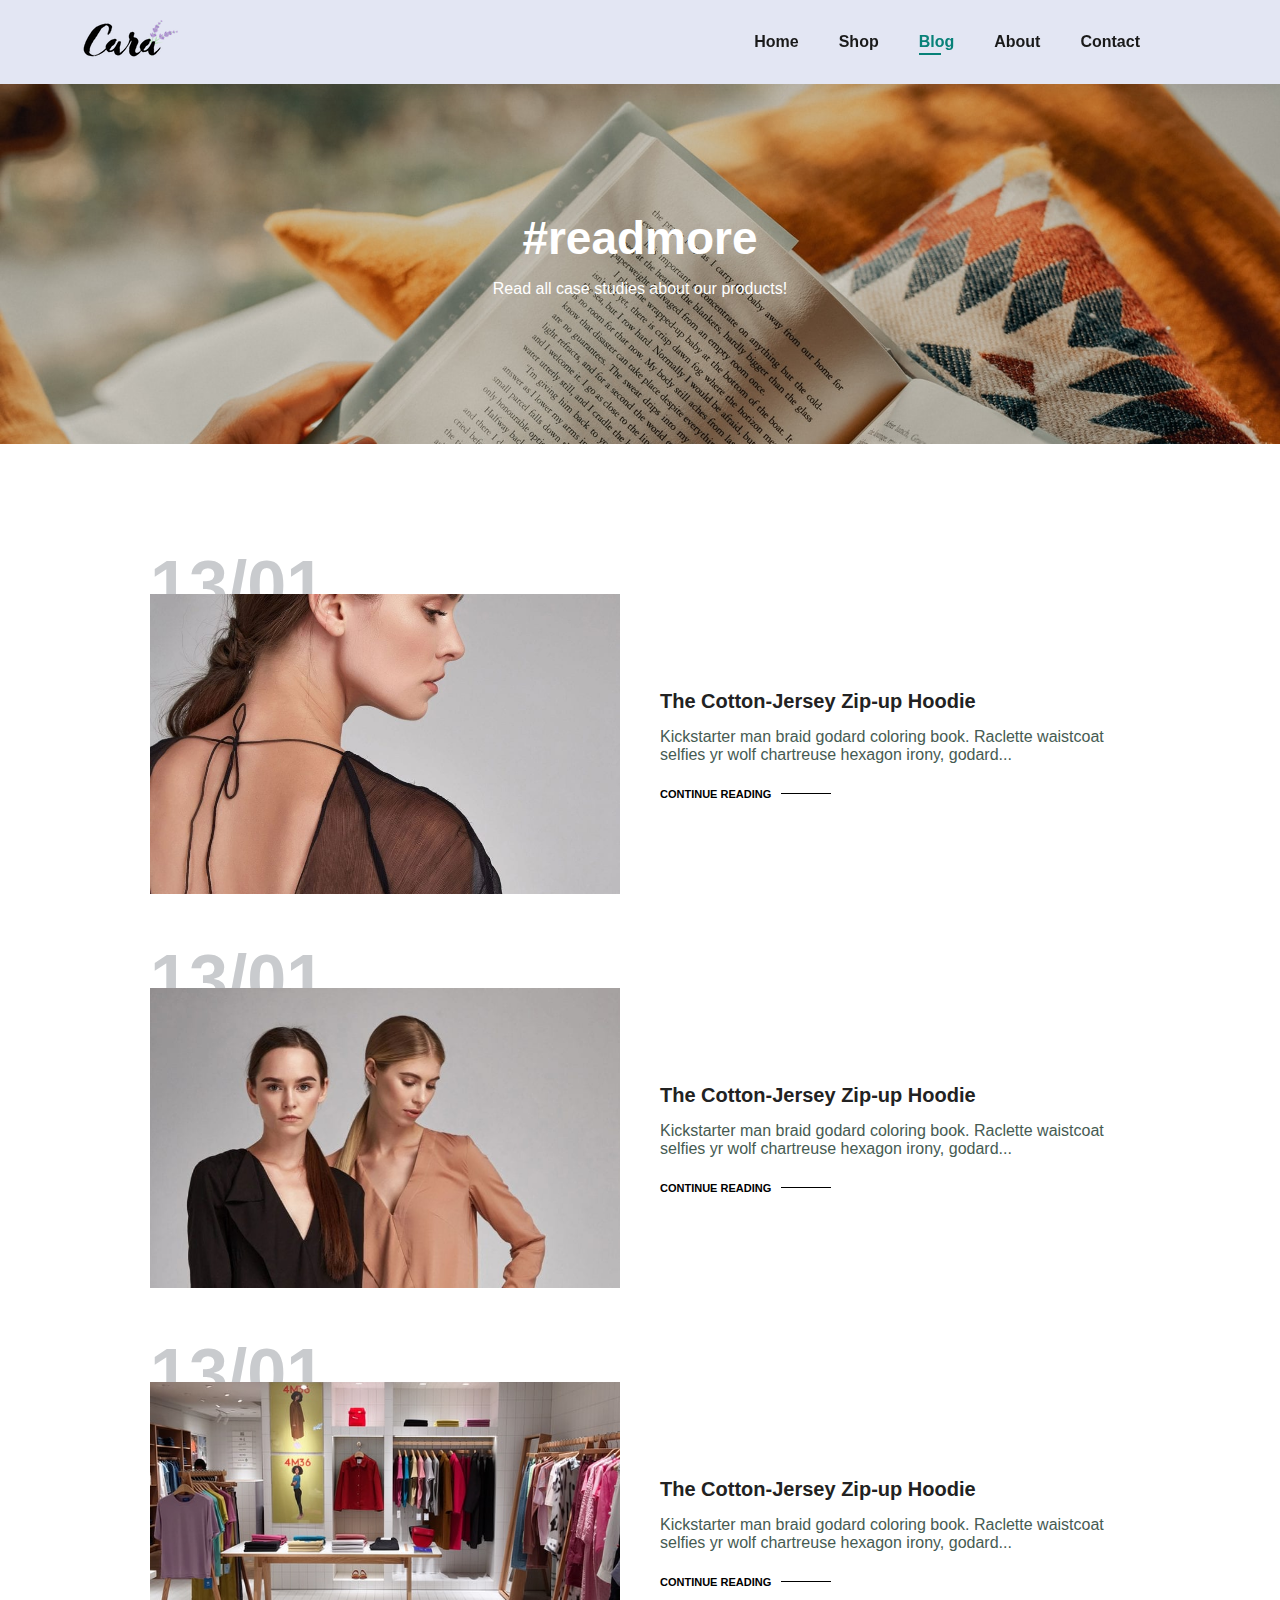
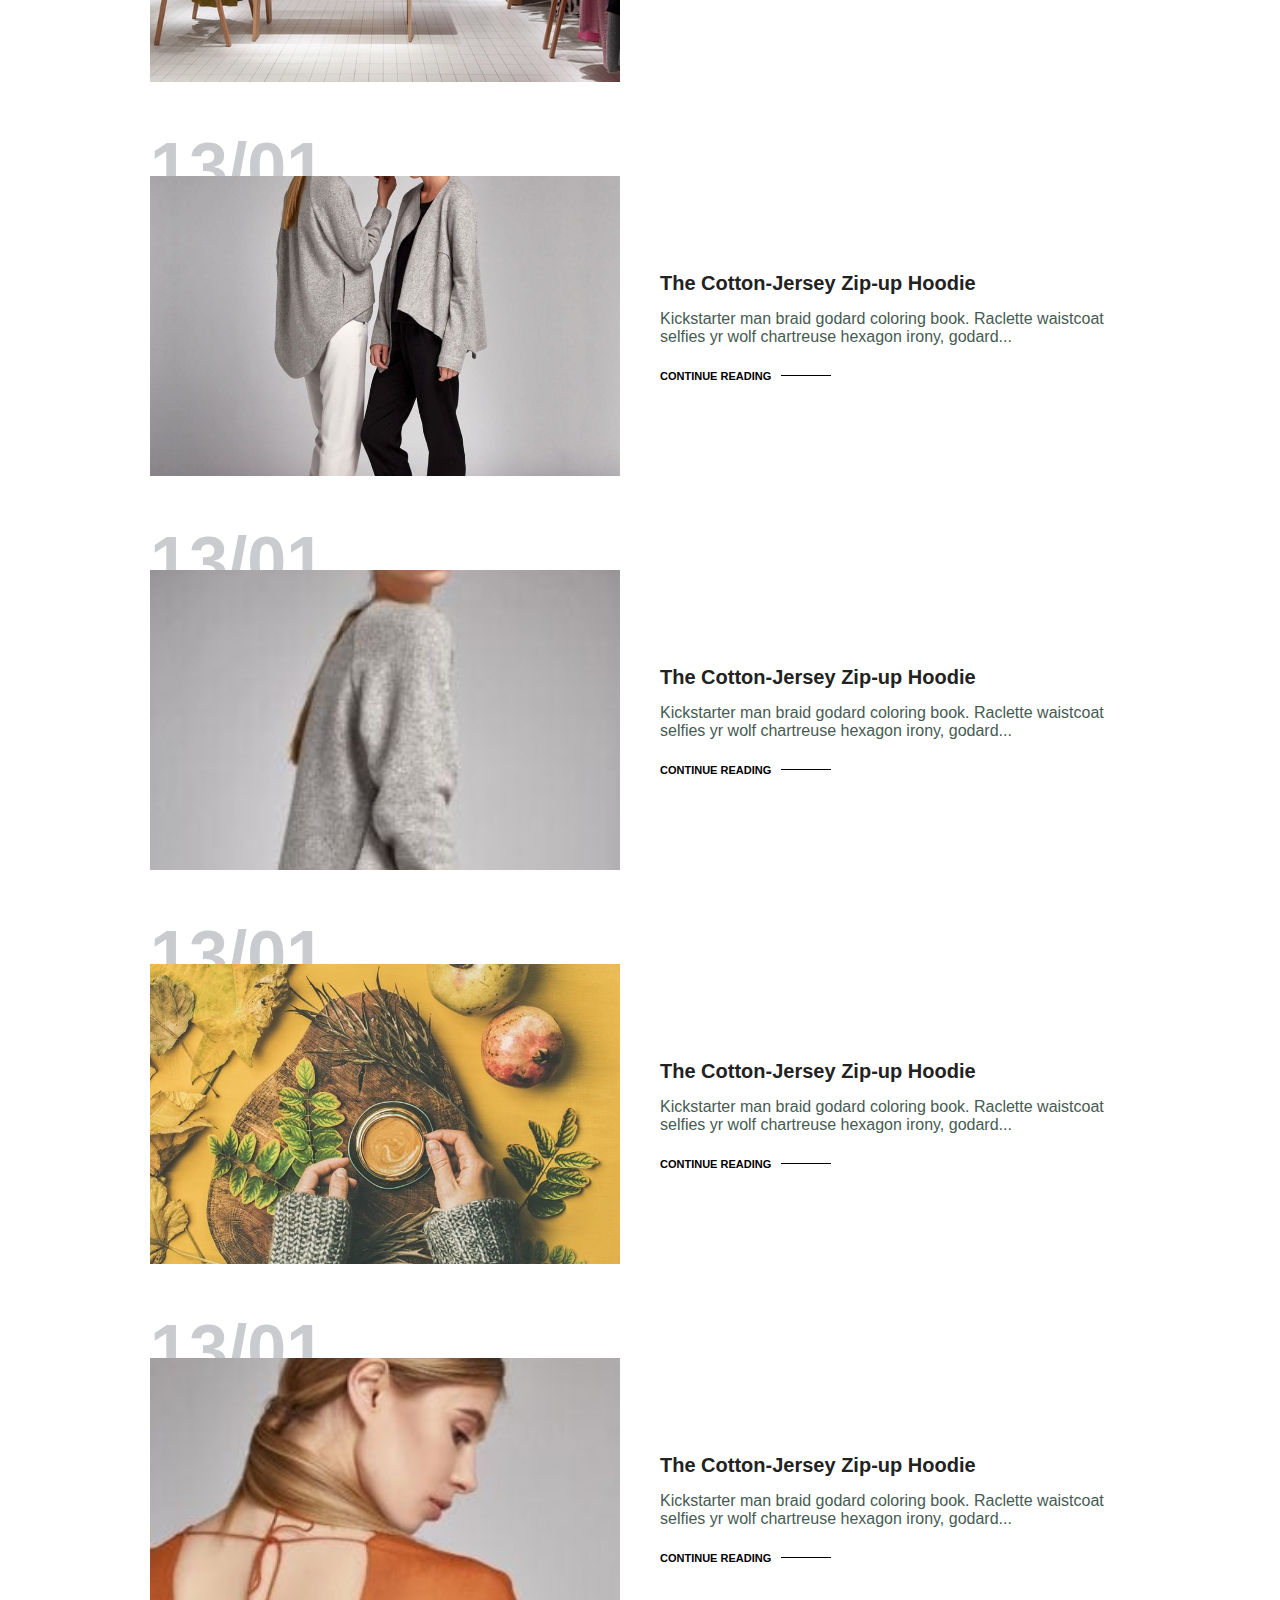
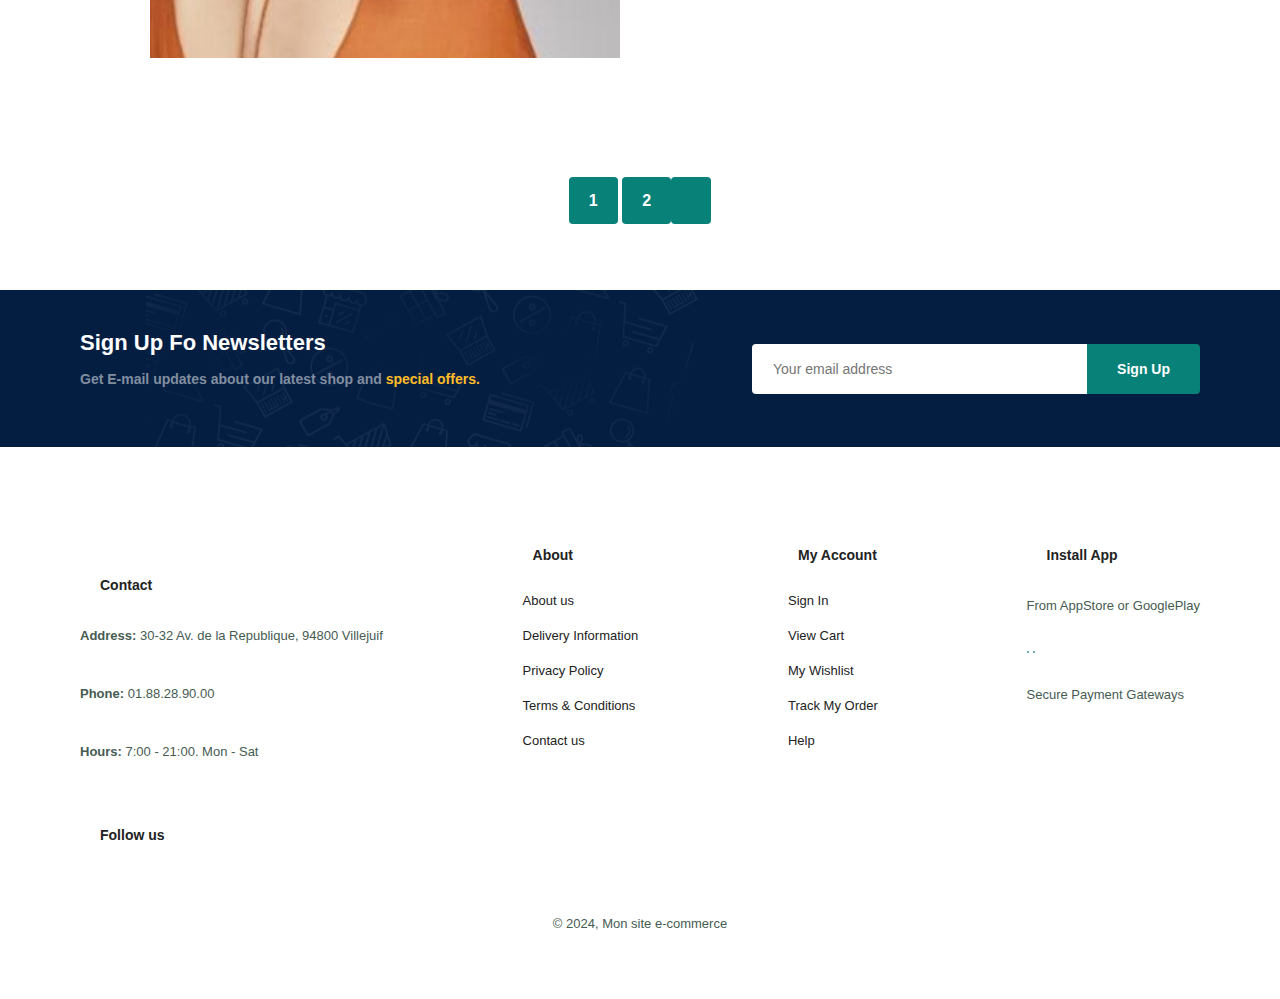
==== HTML/blog.html @ 634f17fb "Done sproduct.html added blog + about pages" ====
<!DOCTYPE html>
<html lang="en">
  <head>
    <meta charset="UTF-8" />
    <meta name="viewport" content="width=device-width, initial-scale=1.0" />
    <link rel="stylesheet" href="../style.css" />
    <script src="https://kit.fontawesome.com/020fe7311e.js" crossorigin="anonymous"></script>
    <title>E-commerce training</title>
  </head>
  <body>
    <section id="header">
      <a href="#">
        <img src="../img/logo.png" class="logo" alt="" />
      </a>

      <div>
        <ul id="navbar">
          <li><a href="../index.html">Home</a></li>
          <li><a href="shop.html">Shop</a></li>
          <li><a class="active" href="blog.html">Blog</a></li>
          <li><a href="about.html">About</a></li>
          <li><a href="contact.html">Contact</a></li>
          <li id="lg-bag">
            <a href="cart.html"><i class="fa-solid fa-basket-shopping"></i></a>
          </li>
          <a href="#" id="close"><i class="fa-solid fa-xmark"></i></a>
        </ul>
      </div>
      <div id="mobile">
        <a href="cart.html"><i class="fa-solid fa-basket-shopping"></i></a>
        <i id="bar" class="fas fa-outdent"></i>
      </div>
    </section>

    <section id="page-header" class="blog-header">
      <h2>#readmore</h2>
      <p>Read all case studies about our products!</p>
    </section>

    <section id="blog">
      <div class="blog-box">
        <div class="blog-img">
          <img src="../img/blog/b1.jpg" alt="" />
        </div>
        <div class="blog-details">
          <h4>The Cotton-Jersey Zip-up Hoodie</h4>
          <p>
            Kickstarter man braid godard coloring book. Raclette waistcoat selfies yr wolf
            chartreuse hexagon irony, godard...
          </p>
          <a href="#">CONTINUE READING</a>
        </div>
        <h1>13/01</h1>
      </div>
      <div class="blog-box">
        <div class="blog-img">
          <img src="../img/blog/b2.jpg" alt="" />
        </div>
        <div class="blog-details">
          <h4>The Cotton-Jersey Zip-up Hoodie</h4>
          <p>
            Kickstarter man braid godard coloring book. Raclette waistcoat selfies yr wolf
            chartreuse hexagon irony, godard...
          </p>
          <a href="#">CONTINUE READING</a>
        </div>
        <h1>13/01</h1>
      </div>
      <div class="blog-box">
        <div class="blog-img">
          <img src="../img/blog/b3.jpg" alt="" />
        </div>
        <div class="blog-details">
          <h4>The Cotton-Jersey Zip-up Hoodie</h4>
          <p>
            Kickstarter man braid godard coloring book. Raclette waistcoat selfies yr wolf
            chartreuse hexagon irony, godard...
          </p>
          <a href="#">CONTINUE READING</a>
        </div>
        <h1>13/01</h1>
      </div>
      <div class="blog-box">
        <div class="blog-img">
          <img src="../img/blog/b4.jpg" alt="" />
        </div>
        <div class="blog-details">
          <h4>The Cotton-Jersey Zip-up Hoodie</h4>
          <p>
            Kickstarter man braid godard coloring book. Raclette waistcoat selfies yr wolf
            chartreuse hexagon irony, godard...
          </p>
          <a href="#">CONTINUE READING</a>
        </div>
        <h1>13/01</h1>
      </div>
      <div class="blog-box">
        <div class="blog-img">
          <img src="../img/blog/b5.jpg" alt="" />
        </div>
        <div class="blog-details">
          <h4>The Cotton-Jersey Zip-up Hoodie</h4>
          <p>
            Kickstarter man braid godard coloring book. Raclette waistcoat selfies yr wolf
            chartreuse hexagon irony, godard...
          </p>
          <a href="#">CONTINUE READING</a>
        </div>
        <h1>13/01</h1>
      </div>
      <div class="blog-box">
        <div class="blog-img">
          <img src="../img/blog/b6.jpg" alt="" />
        </div>
        <div class="blog-details">
          <h4>The Cotton-Jersey Zip-up Hoodie</h4>
          <p>
            Kickstarter man braid godard coloring book. Raclette waistcoat selfies yr wolf
            chartreuse hexagon irony, godard...
          </p>
          <a href="#">CONTINUE READING</a>
        </div>
        <h1>13/01</h1>
      </div>
      <div class="blog-box">
        <div class="blog-img">
          <img src="../img/blog/b7.jpg" alt="" />
        </div>
        <div class="blog-details">
          <h4>The Cotton-Jersey Zip-up Hoodie</h4>
          <p>
            Kickstarter man braid godard coloring book. Raclette waistcoat selfies yr wolf
            chartreuse hexagon irony, godard...
          </p>
          <a href="#">CONTINUE READING</a>
        </div>
        <h1>13/01</h1>
      </div>
    </section>

    <section id="pagination" class="section-p1">
      <a href="#">1</a>
      <a href="#">2</a>
      <a href="#"><i class="fa-solid fa-arrow-right"></i></a>
    </section>

    <section id="newsletter" class="section-p1 section-m1">
      <div id="newstext">
        <h4>Sign Up Fo Newsletters</h4>
        <p>Get E-mail updates about our latest shop and <span>special offers.</span></p>
      </div>
      <div class="form">
        <input type="text" placeholder="Your email address" />
        <button class="normal">Sign Up</button>
      </div>
    </section>

    <footer class="section-p1">
      <div class="col">
        <img class="logo" src="img/logo.png" alt="" />
        <h4>Contact</h4>
        <p><strong>Address:</strong> 30-32 Av. de la Republique, 94800 Villejuif</p>
        <p><strong>Phone:</strong> 01.88.28.90.00</p>
        <p><strong>Hours:</strong> 7:00 - 21:00. Mon - Sat</p>
        <div class="follow">
          <h4>Follow us</h4>
          <div class="icon">
            <i class="fab fa-facebook-f"></i>
            <i class="fab fa-twitter"></i>
            <i class="fab fa-instagram"></i>
            <i class="fab fa-pinterest-p"></i>
            <i class="fab fa-youtube"></i>
          </div>
        </div>
      </div>

      <div class="col">
        <h4>About</h4>
        <a href="#">About us</a>
        <a href="#">Delivery Information</a>
        <a href="#">Privacy Policy</a>
        <a href="#">Terms & Conditions</a>
        <a href="#">Contact us</a>
      </div>

      <div class="col">
        <h4>My Account</h4>
        <a href="#">Sign In</a>
        <a href="#">View Cart</a>
        <a href="#">My Wishlist</a>
        <a href="#">Track My Order</a>
        <a href="#">Help</a>
      </div>

      <div class="col install">
        <h4>Install App</h4>
        <p>From AppStore or GooglePlay</p>
        <div class="row">
          <img src="img/pay/app.jpg" alt="" />
          <img src="img/pay/play.jpg" alt="" />
        </div>
        <p>Secure Payment Gateways</p>
        <img src="img/pay/pay.png" alt="" />
      </div>

      <div class="copyright">
        <p>&copy; 2024, Mon site e-commerce</p>
      </div>
    </footer>

    <script src="../script.js"></script>
  </body>
</html>
---- style.css ----
@import url("https://fonts.googleapis.com/css2?family=League+Spartan:wght@100..900&display=swap");

/* General Style */

* {
  margin: 0;
  padding: 0;
  box-sizing: border-box;
  font-family: "Spartan", sans-serif;
}
h1 {
  font-size: 50px;
  line-height: 64px;
  color: #222;
}
h2 {
  font-size: 46px;
  line-height: 54px;
  color: #222;
}

h4 {
  font-size: 20px;
  color: #222;
}

h6 {
  font-size: 12px;
  font-weight: 700;
}

p {
  font-size: 16px;
  color: #465b52;
  margin: 15px 0 20px 0;
}

.section-p1 {
  padding: 40px 80px;
}

.section-m1 {
  margin: 40px 0;
}

button.normal {
  font-size: 14px;
  font-weight: 600;
  padding: 15px 30px;
  color: #000;
  background-color: #ffd;
  border-radius: 4px;
  cursor: pointer;
  border: none;
  outline: none;
  transition: 0.2s;
}

button.white {
  font-size: 13px;
  font-weight: 600;
  padding: 11px 18px;
  color: #fff;
  background-color: transparent;
  cursor: pointer;
  border: 1px solid #fff;
  outline: none;
  transition: 0.2s;
}

body {
  width: 100%;
}

/* Home Page */

#header {
  display: flex;
  align-items: center;
  justify-content: space-between;
  padding: 20px 80px;
  background: #e3e6f3;
  box-shadow: 0 5px 15px rgba(0, 0, 0, 0.06);
  z-index: 999;
  position: sticky;
  top: 0;
  left: 0;
}

#navbar {
  display: flex;
  align-items: center;
  justify-content: center;
}

#navbar li {
  list-style: none;
  padding: 0 20px;
  position: relative;
}

#navbar li a {
  text-decoration: none;
  font-size: 16px;
  font-weight: 600;
  color: #1a1a1a;
  transition: 0.3s ease;
}

#navbar li a:hover,
#navbar li a.active {
  color: #088178;
}

#navbar li a.active::after,
#navbar li a:hover::after {
  content: "";
  width: 30%;
  height: 2px;
  background-color: #088178;
  position: absolute;
  bottom: -4px;
  left: 20px;
}

#mobile {
  display: none;
  align-items: center;
}

#close {
  display: none;
}

#offer {
  background-image: url(img/hero4.png);
  height: 90vh;
  width: 100%;
  background-size: cover;
  background-position: top 25% right 0%;
  padding: 0 80px;
  display: flex;
  flex-direction: column;
  align-items: flex-start;
  justify-content: center;
}

#offer h4 {
  padding-bottom: 15px;
}

#offer h1 {
  color: #088178;
}

#offer button {
  background-image: url(img/button.png);
  background-color: transparent;
  color: #088178;
  border: 0;
  padding: 14px 80px 16px 65px;
  background-repeat: no-repeat;
  cursor: pointer;
  font-weight: 700;
  font-size: 14px;
}

#feature {
  display: flex;
  align-items: center;
  justify-content: space-between;
  flex-wrap: wrap;
}

#feature .fe-box {
  width: 180px;
  text-align: center;
  padding: 25px 15px;
  box-shadow: 20px 20px 34px rgba(0, 0, 0, 0.03);
  border: 1px solid #cce7d0;
  border-radius: 4px;
  margin: 15px 0;
}

#feature .fe-box:hover {
  box-shadow: 10px 10px 54px rgba(70, 62, 221, 0.1);
}

#feature .fe-box img {
  width: 100%;
  margin-bottom: 10px;
}

#feature .fe-box h6 {
  display: inline-block;
  padding: 9px 8px 6px 8px;
  line-height: 1;
  border-radius: 4px;
  color: #088178;
  background-color: #d1e8f2;
}

#feature .fe-box:nth-child(2) h6 {
  background-color: #fddde4;
}

#feature .fe-box:nth-child(3) h6 {
  background-color: #cdebcc;
}

#feature .fe-box:nth-child(4) h6 {
  background-color: #cdd4f8;
}

#feature .fe-box:nth-child(5) h6 {
  background-color: #f6dbf6;
}

#feature .fe-box:nth-child(6) h6 {
  background-color: #fff2e5;
}

#product1 {
  text-align: center;
}

#product1 .pro-container {
  display: flex;
  justify-content: space-between;
  padding-top: 20px;
  flex-wrap: wrap;
}

#product1 .pro {
  width: 23%;
  min-width: 250px;
  padding: 10px 12px;
  border: 1px solid #cce7d0;
  border-radius: 25px;
  cursor: pointer;
  box-shadow: 20px 20px 30px rgba(0, 0, 0, 0.02);
  margin: 15px 0;
  transition: 0.2s ease;
  position: relative;
}

#product1 .pro:hover {
  box-shadow: 20px 20px 30px rgba(0, 0, 0, 0.06);
}

#product1 .pro img {
  width: 100%;
  border-radius: 20px;
}

#product1 .pro .des {
  text-align: start;
  padding: 10px 0;
}

#product1 .pro .des span {
  color: #606063;
  font-size: 12px;
}

#product1 .pro .des h5 {
  padding-top: 7px;
  color: #1a1a1a;
  font-size: 14px;
}

#product1 .pro .des i {
  font-size: 12px;
  color: rgb(243, 181, 25);
}

#product1 .pro .des h4 {
  padding-top: 7px;
  font-size: 15px;
  font-weight: 700;
  color: #088178;
}

#product1 .pro .cart {
  width: 40px;
  height: 40px;
  line-height: 40px;
  border-radius: 50px;
  background-color: #e8f6ea;
  color: #088178;
  border: 1px solid #cce7d0;
  position: absolute;
  bottom: 20px;
  right: 10px;
}

#banner {
  display: flex;
  flex-direction: column;
  justify-content: center;
  align-items: center;
  text-align: center;
  background-image: url("img/banner/b2.jpg");
  width: 100%;
  height: 40vh;
  background-size: cover;
  background-position: center;
}

#banner h4 {
  color: #fff;
  font-size: 16px;
}

#banner h2 {
  color: #fff;
  font-size: 30px;
  padding: 10px 0;
}

#banner h2 span {
  color: #ef3636;
}

#banner button:hover {
  background-color: #088178;
  color: #fff;
}

#sm-banner {
  display: flex;
  justify-content: space-around;
  flex-wrap: wrap;
}

#sm-banner .banner-box {
  display: flex;
  flex-direction: column;
  justify-content: center;
  align-items: flex-start;
  background-image: url("img/banner/b17.jpg");
  min-width: 580px;
  height: 50vh;
  background-size: cover;
  background-position: center;
  padding: 30px;
}

#sm-banner .banner-box2 {
  background-image: url("img/banner/b10.jpg");
}

#sm-banner h4 {
  color: #fff;
  font-size: 20px;
  font-weight: 300;
}

#sm-banner h2 {
  color: #fff;
  font-size: 28px;
  font-weight: 800;
}

#sm-banner span {
  color: #fff;
  font-size: 14px;
  font-weight: 500;
  padding-bottom: 15px;
}

#sm-banner .banner-box:hover button {
  background-color: #088178;
  border: 1px solid #088178;
}

#banner3 .banner-box {
  display: flex;
  flex-direction: column;
  justify-content: center;
  align-items: flex-start;
  text-align: start;
  background-image: url("img/banner/b7.jpg");
  min-width: 30%;
  height: 30vh;
  background-size: cover;
  background-position: center;
  padding: 20px;
  margin-bottom: 20px;
}

#banner3 .banner-box2 {
  background-image: url("img/banner/b4.jpg");
}

#banner3 .banner-box3 {
  background-image: url("img/banner/b18.jpg");
}

#banner3 h2 {
  color: #fff;
  font-weight: 900;
  font-size: 22px;
}

#banner3 h3 {
  color: #ec544e;
  font-weight: 800;
  font-size: 15px;
}

#banner3 {
  display: flex;
  justify-content: space-between;
  flex-wrap: wrap;
  padding: 0 80px;
}

#newsletter {
  display: flex;
  justify-content: space-between;
  flex-wrap: wrap;
  align-items: center;
  background-image: url("img/banner/b14.png");
  background-repeat: no-repeat;
  background-position: 20% 30%;
  background-color: #041e42;
}

#newsletter h4 {
  font-size: 22px;
  font-weight: 700;
  color: #fff;
}

#newsletter p {
  font-size: 14px;
  font-weight: 600;
  color: #818ea0;
}

#newsletter p span {
  color: #ffbd27;
}

#newsletter .form {
  display: flex;
  width: 40%;
}

#newsletter input {
  height: 3.125rem;
  padding: 0 1.25rem;
  font-size: 14px;
  width: 100%;
  border: 1px solid transparent;
  border-radius: 4px;
  outline: none;
  border-top-right-radius: 0;
  border-bottom-right-radius: 0;
}

#newsletter button {
  background-color: #088178;
  color: #fff;
  white-space: nowrap;
  border-top-left-radius: 0;
  border-bottom-left-radius: 0;
}

footer {
  display: flex;
  flex-wrap: wrap;
  justify-content: space-between;
}

footer .col {
  display: flex;
  flex-direction: column;
  align-items: flex-start;
  margin-bottom: 20px;
}

footer .logo {
  margin-bottom: 30px;
}

footer h4 {
  font-size: 14px;
  padding: 20px;
}

footer p {
  font-size: 13px;
  padding: 0 0 8px 0;
}

footer a {
  font-size: 13px;
  text-decoration: none;
  color: #222;
  padding: 10px;
}

footer .follow {
  margin-top: 20px;
}

footer .follow i {
  color: #465b52;
  margin-right: 4px;
  cursor: pointer;
}

footer .install .row img {
  border: 1px solid #088178;
  border-radius: 6px;
}

footer .install img {
  margin: 10px 0 15px 0;
}

footer .follow i:hover,
footer a:hover {
  color: #088178;
}

footer .copyright {
  width: 100%;
  text-align: center;
}

/* Shop Page */

#page-header {
  background-image: url("img/banner/b1.jpg");
  width: 100%;
  height: 40vh;
  background-size: cover;
  display: flex;
  justify-content: center;
  text-align: center;
  flex-direction: column;
  padding: 14px;
}

#page-header h2,
#page-header p {
  color: #fff;
}

#pagination {
  text-align: center;
}

#pagination a {
  text-decoration: none;
  background-color: #088178;
  padding: 15px 20px;
  border-radius: 4px;
  color: #fff;
  font-weight: 600;
}

#pagination a i {
  font-size: 16px;
  font-weight: 600;
}

/* Single Product Page */

#pro-details {
  display: flex;
  margin-top: 20px;
}

#pro-details .single-pro-image {
  width: 40%;
  margin-right: 50px;
}

.small-img-group {
  display: flex;
  justify-content: space-between;
}

.small-img-col {
  flex-basis: 24%;
  cursor: pointer;
}

#pro-details .single-pro-desc {
  width: 50%;
  padding-top: 30px;
}

#pro-details .single-pro-desc h4 {
  padding: 40px 0 20px 0;
}

#pro-details .single-pro-desc h2 {
  font-size: 26px;
}

#pro-details .single-pro-desc select {
  display: block;
  padding: 5px 10px;
  margin-bottom: 10px;
}

#pro-details .single-pro-desc input {
  width: 50px;
  height: 47px;
  padding-left: 10px;
  font-size: 16px;
  margin-right: 10px;
}

#pro-details .single-pro-desc input:focus {
  outline: none;
}

#pro-details .single-pro-desc button {
  background-color: #088178;
  color: #fff;
}

#pro-details .single-pro-desc span {
  line-height: 25px;
}

/* Blog Page */

#page-header.blog-header {
  background-image: url("img/banner/b19.jpg");
}

#blog {
  padding: 150px 150px 0 150px;
}

#blog .blog-box {
  display: flex;
  align-items: center;
  width: 100%;
  position: relative;
  padding-bottom: 90px;
}

#blog .blog-img {
  width: 50%;
  margin-right: 40px;
}

#blog img {
  width: 100%;
  height: 300px;
  object-fit: cover;
}

#blog .blog-details {
  width: 50%;
}

#blog .blog-details a {
  text-decoration: none;
  font-size: 11px;
  color: #000;
  font-weight: 700;
  position: relative;
  transition: 0.3s;
}

#blog .blog-details a::after {
  content: "";
  width: 50px;
  height: 1px;
  background-color: #000;
  position: absolute;
  top: 5px;
  right: -60px;
  transition: 0.3s;
}

#blog .blog-details a:hover {
  color: #088178;
}

#blog .blog-details a:hover::after {
  background-color: #088178;
}

#blog .blog-box h1 {
  position: absolute;
  top: -40px;
  left: 0;
  font-size: 70px;
  font-weight: 700;
  color: #c9cbce;
  z-index: -1;
}

/* About Page */

#page-header.about-header {
  background-image: url("img/about/banner.png");
}

#about-head {
  display: flex;
  align-items: center;
  width: 100%;
}

#about-head img {
  width: 50%;
  height: auto;
}

#about-head div {
  margin-left: 40px;
}

#about-app {
  text-align: center;
}

#about-app video {
  width: 70%;
  height: auto;
  margin-top: 30px;
  border-radius: 20px;
}

/* Media Query */

@media (max-width: 799px) {
  .section-p1 {
    padding: 40px 40px;
  }

  #navbar {
    display: flex;
    flex-direction: column;
    align-items: flex-start;
    justify-content: flex-start;
    position: fixed;
    top: 0;
    right: -300px;
    height: 100vh;
    width: 300px;
    background-color: #e3e6f3;
    box-shadow: 0 40px 60px rgba(0, 0, 0, 0.1);
    padding: 80px 0 0 10px;
    transition: 0.3s;
  }

  #navbar.active {
    right: 0;
  }

  #navbar li {
    margin-bottom: 25px;
  }

  #mobile {
    display: flex;
  }

  #mobile i {
    color: #1a1a1a;
    font-size: 24px;
    padding-left: 20px;
  }

  #close {
    display: initial;
    position: absolute;
    top: 30px;
    left: 30px;
    color: #222;
    font-size: 24px;
  }

  #header {
    padding: 20px 40px;
  }

  #lg-bag {
    display: none;
  }

  #offer {
    height: 70vh;
    padding: 0 80px;
    background-position: top 30% right 30%;
  }

  #feature {
    justify-content: center;
  }

  #feature .fe-box {
    margin: 15px 15px;
  }

  #product1 .pro-container {
    justify-content: center;
  }

  #product1 .pro {
    margin: 15px;
  }

  #banner {
    height: 20vh;
  }

  #sm-banner .banner-box {
    min-width: 100%;
    height: 30vh;
    margin-bottom: 1rem;
  }

  #banner3 {
    padding: 0 40px;
  }
  #banner3 .banner-box {
    width: 28%;
  }

  #newsletter .form {
    width: 70%;
  }

  #blog {
    padding: 100px 100px 0 100px;
  }

  #about-head {
    flex-direction: column;
  }

  #about-head img {
    width: 100%;
    margin-bottom: 20px;
  }

  #about-head div {
    margin-left: 0;
  }

  #about-head div h2 {
    text-align: center;
  }

  #about-app video {
    width: 100%;
  }
}

@media (max-width: 477px) {
  #header {
    padding: 10px 30px;
  }

  .section-p1 {
    padding: 20px;
  }

  h1 {
    font-size: 38px;
  }

  h2 {
    font-size: 42px;
  }

  #offer {
    background-position: 55%;
    padding: 0 30px;
  }

  #feature {
    justify-content: space-around;
  }

  #feature .fe-box {
    width: 155px;
    margin: 0 0 15px 0;
  }

  #product1 .pro {
    width: 100%;
  }

  #banner {
    height: 40vh;
  }

  #sm-banner .banner-box {
    height: 40vh;
  }

  #sm-banner .banner-box {
    margin-top: 20px;
  }

  #banner3 {
    padding: 0 20px;
  }

  #banner3 .banner-box {
    width: 100%;
  }

  #newsletter {
    padding: 40px 20px;
  }

  #newsletter .form {
    width: 100%;
  }

  footer .copyright {
    text-align: start;
  }

  #pro-details {
    flex-direction: column;
  }

  #pro-details .single-pro-image {
    width: 100%;
    margin-right: 0;
  }

  #pro-details .single-pro-desc {
    width: 100%;
  }

  #blog {
    padding: 100px 30px 0 30px;
  }

  #blog .blog-box {
    display: flex;
    flex-direction: column;
  }

  #blog .blog-img {
    width: 100%;
    margin-right: 0;
    padding-bottom: 20px;
  }

  #blog .blog-details {
    width: 100%;
  }

  #about-head {
    flex-direction: column;
  }

  #about-head img {
    width: 100%;
    margin-bottom: 20px;
  }

  #about-head div {
    margin-left: 0;
  }

  #about-head div h2 {
    text-align: center;
  }

  #about-app video {
    width: 100%;
  }
}
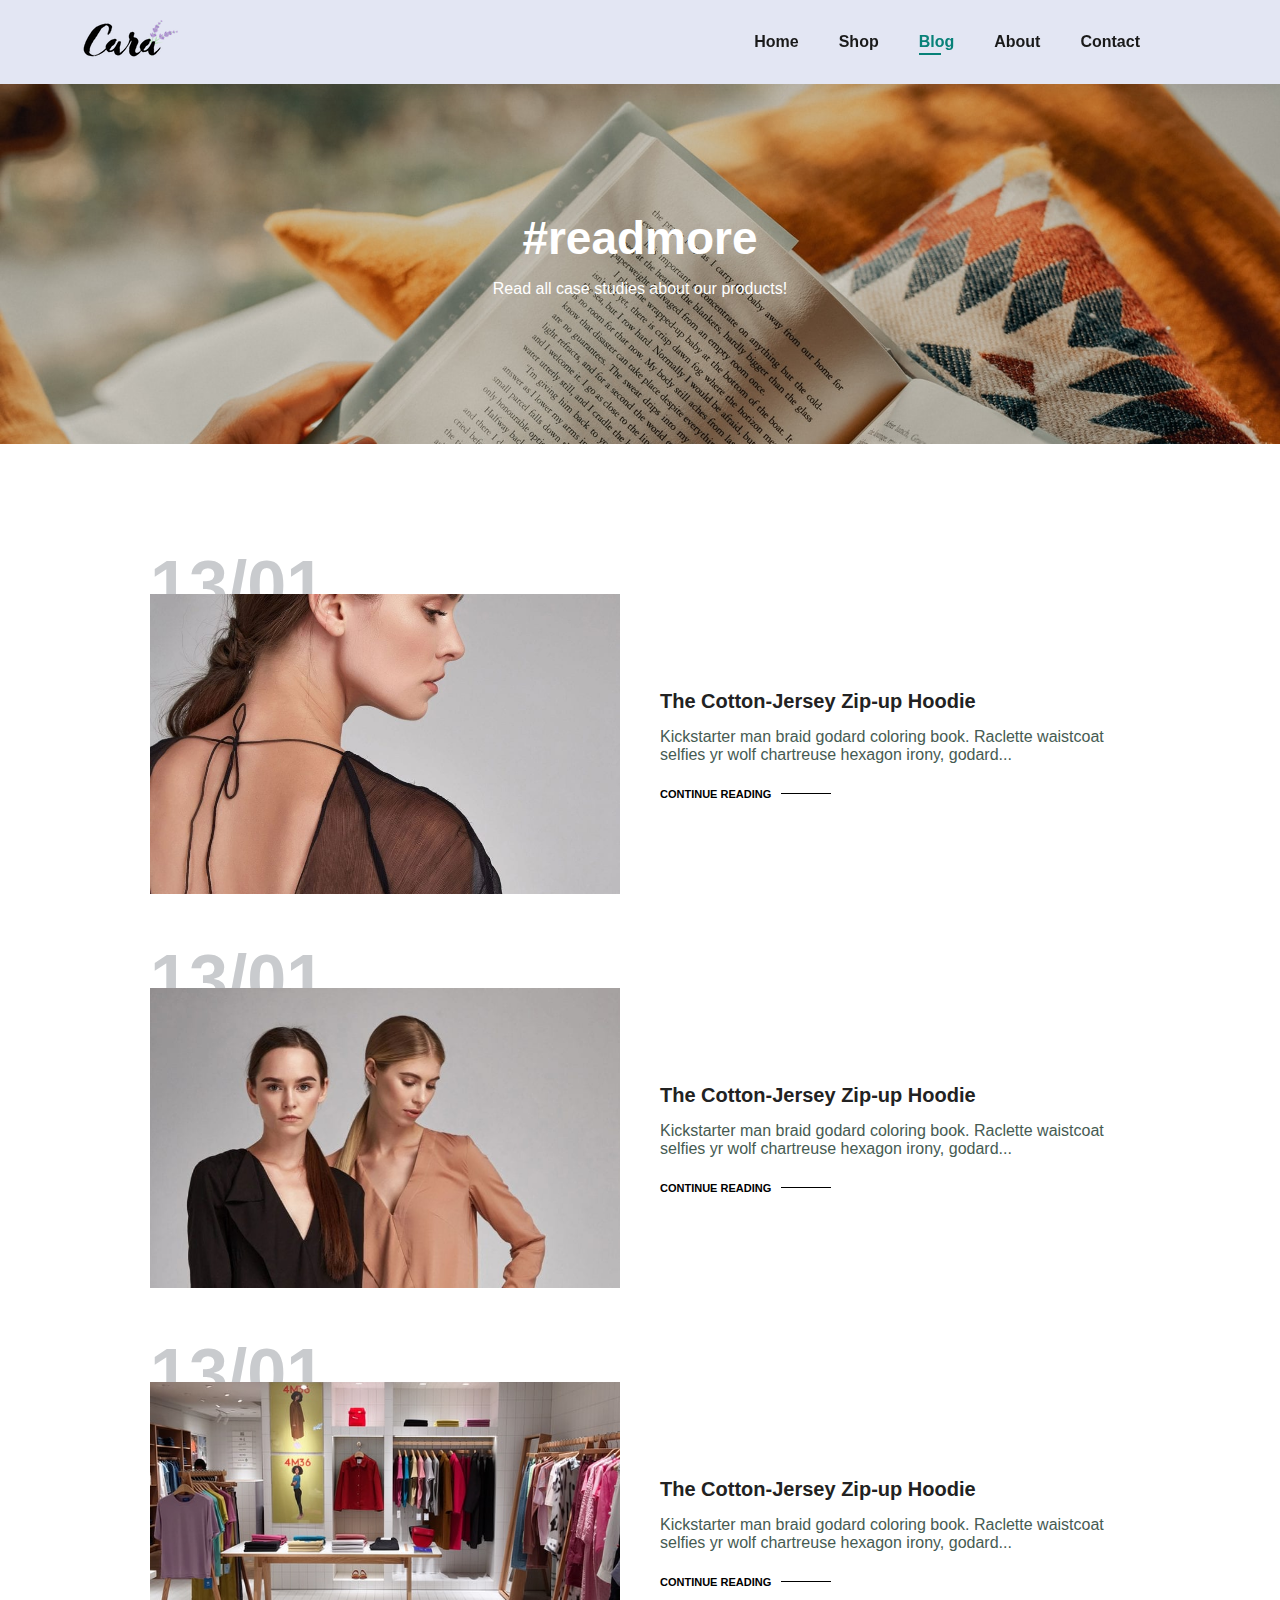
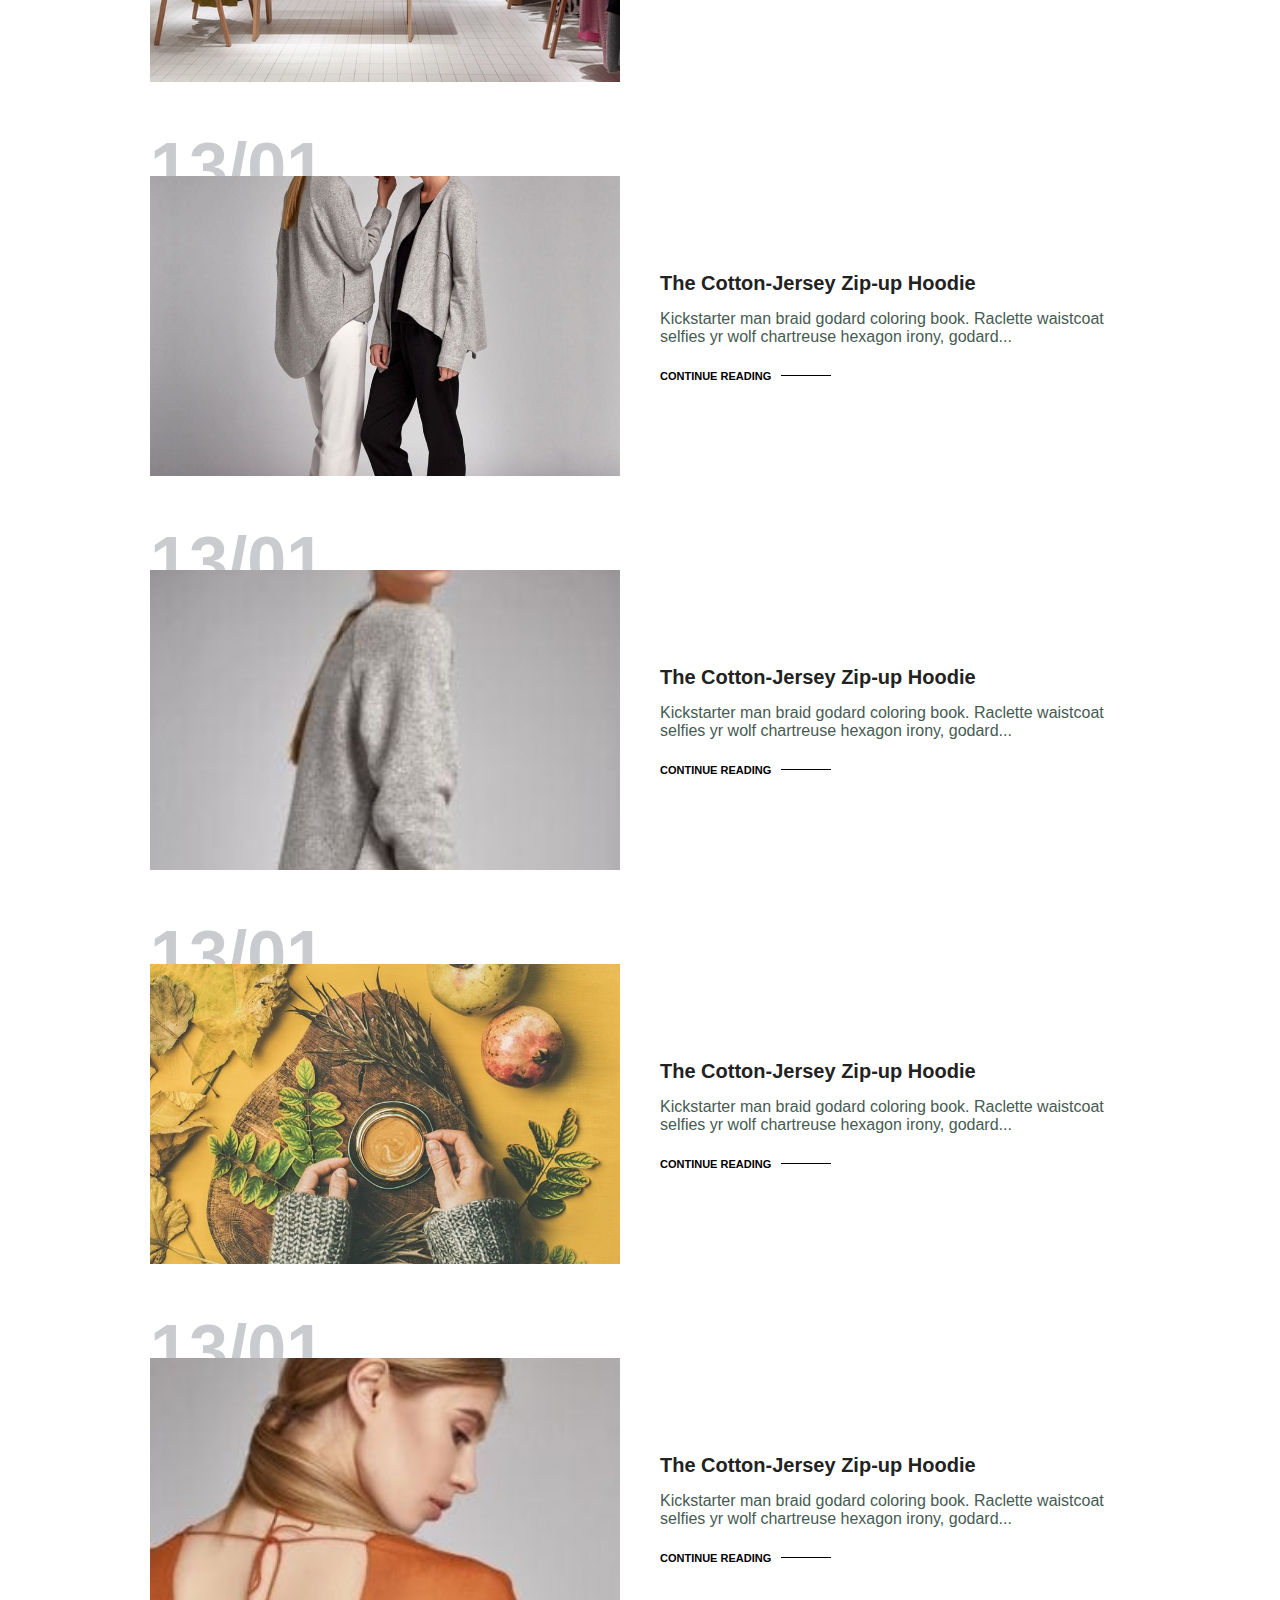
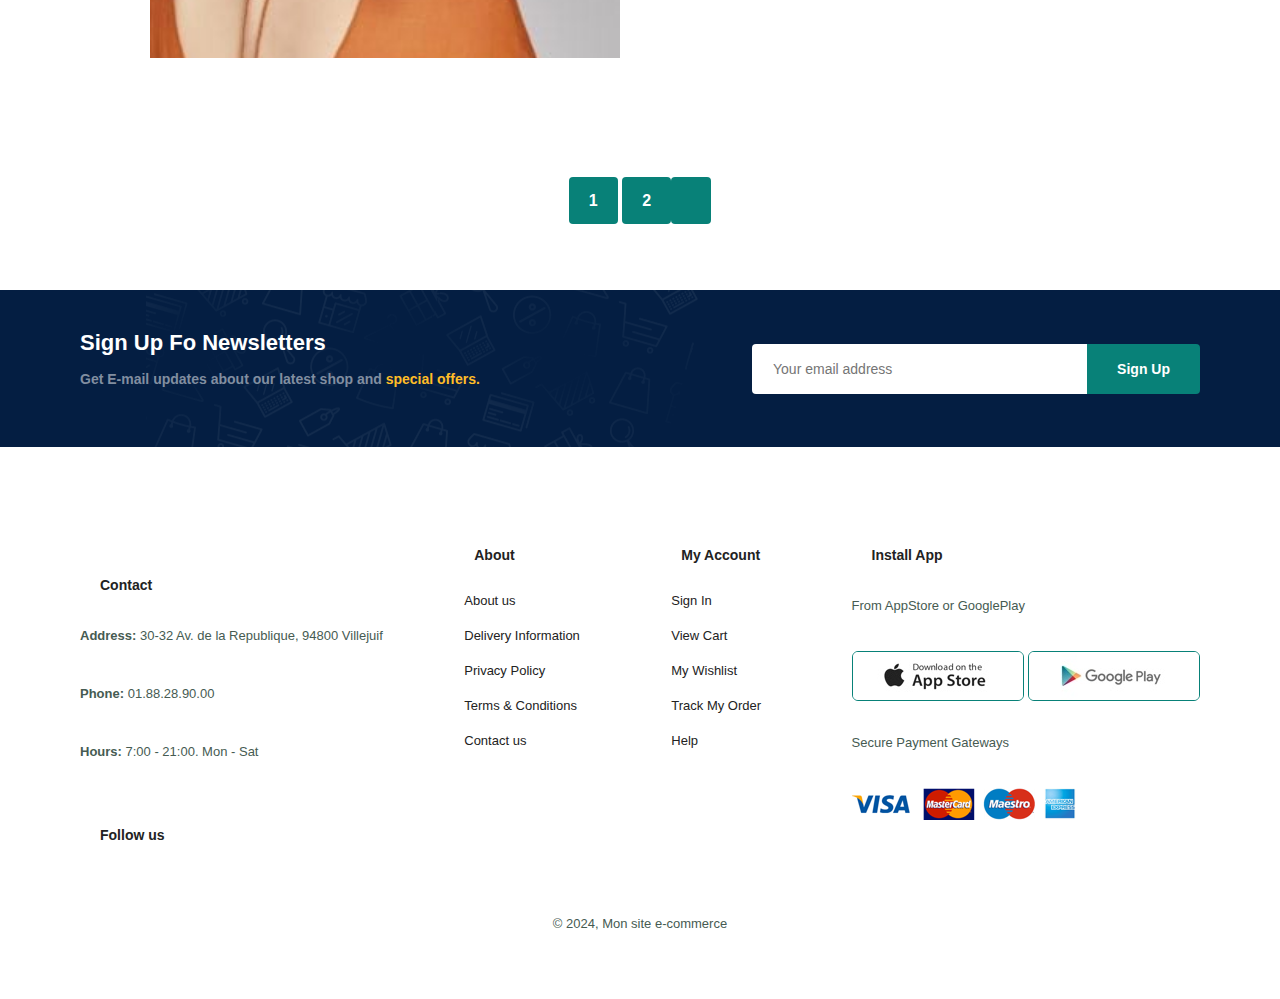
==== commit 572cb28a: "Added contact page + fix links to img folder" ====
--- a/HTML/blog.html
+++ b/HTML/blog.html
@@ -23,7 +23,7 @@
           <li id="lg-bag">
             <a href="cart.html"><i class="fa-solid fa-basket-shopping"></i></a>
           </li>
-          <a href="#" id="close"><i class="fa-solid fa-xmark"></i></a>
+          <i id="close" class="fa-solid fa-xmark"></i>
         </ul>
       </div>
       <div id="mobile">
@@ -176,7 +176,7 @@
 
       <div class="col">
         <h4>About</h4>
-        <a href="#">About us</a>
+        <a href="about.html">About us</a>
         <a href="#">Delivery Information</a>
         <a href="#">Privacy Policy</a>
         <a href="#">Terms & Conditions</a>
@@ -196,11 +196,11 @@
         <h4>Install App</h4>
         <p>From AppStore or GooglePlay</p>
         <div class="row">
-          <img src="img/pay/app.jpg" alt="" />
-          <img src="img/pay/play.jpg" alt="" />
+          <img src="../img/pay/app.jpg" alt="" />
+          <img src="../img/pay/play.jpg" alt="" />
         </div>
         <p>Secure Payment Gateways</p>
-        <img src="img/pay/pay.png" alt="" />
+        <img src="../img/pay/pay.png" alt="" />
       </div>
 
       <div class="copyright">
--- a/style.css
+++ b/style.css
@@ -733,9 +733,120 @@
   border-radius: 20px;
 }
 
+/* Contact Page */
+
+#contact-details {
+  display: flex;
+  align-items: center;
+  justify-content: space-between;
+}
+
+#contact-details .details {
+  width: 40%;
+}
+
+#contact-details .details span,
+#contact-form form span {
+  font-size: 12px;
+}
+
+#contact-details .details h2,
+#contact-form form h2 {
+  font-size: 26px;
+  line-height: 35px;
+  padding: 20px 0;
+}
+
+#contact-details .details h3 {
+  font-size: 16px;
+  padding-bottom: 15px;
+}
+
+#contact-details .details li {
+  list-style: none;
+  display: flex;
+  padding: 10px 0;
+}
+
+#contact-details .details li i {
+  font-size: 14px;
+  padding-right: 22px;
+}
+
+#contact-details .details li p {
+  margin: 0;
+  font-size: 14px;
+}
+
+#contact-details .map {
+  width: 55%;
+  height: 300px;
+}
+
+#contact-details .map iframe {
+  width: 100%;
+  height: 100%;
+}
+
+#contact-form {
+  display: flex;
+  justify-content: space-between;
+  margin: 30px;
+  padding: 80px;
+  border: 1px solid #e1e1e1;
+}
+
+#contact-form form {
+  width: 65%;
+  display: flex;
+  flex-direction: column;
+  align-items: flex-start;
+  margin: 40px;
+}
+
+#contact-form form input,
+#contact-form form textarea {
+  width: 100%;
+  padding: 12px 15px;
+  outline: none;
+  margin-bottom: 20px;
+  border: 1px solid #e1e1e1;
+}
+
+#contact-form form button {
+  background-color: #088178;
+  color: #fff;
+}
+
+#contact-form .people div {
+  padding-bottom: 25px;
+  display: flex;
+  align-items: center;
+}
+
+#contact-form .people div img {
+  width: 65px;
+  height: 65px;
+  object-fit: cover;
+  margin-right: 15px;
+}
+
+#contact-form .people div p {
+  margin: 0;
+  font-size: 13px;
+  line-height: 25px;
+}
+
+#contact-form .people div p span {
+  display: block;
+  font-size: 16px;
+  font-weight: 600;
+  color: #000;
+}
+
 /* Media Query */
 
-@media (max-width: 799px) {
+@media (max-width: 1024px) {
   .section-p1 {
     padding: 40px 40px;
   }
@@ -858,6 +969,14 @@
   #about-app video {
     width: 100%;
   }
+
+  #contact-form {
+    padding: 40px;
+  }
+
+  #contact-form form {
+    width: 50%;
+  }
 }
 
 @media (max-width: 477px) {
@@ -979,4 +1098,32 @@
   #about-app video {
     width: 100%;
   }
-}
+
+  #contact-details {
+    flex-direction: column;
+  }
+
+  #contact-details .details {
+    width: 100%;
+    margin-bottom: 30px;
+  }
+
+  #contact-details .map {
+    width: 100%;
+  }
+
+  #contact-form {
+    margin: 10px;
+    padding: 30px 10px;
+    flex-wrap: wrap;
+  }
+
+  #contact-form form {
+    width: 100%;
+    align-items: center;
+  }
+
+  #contact-form .people {
+    width: 100%;
+  }
+}
